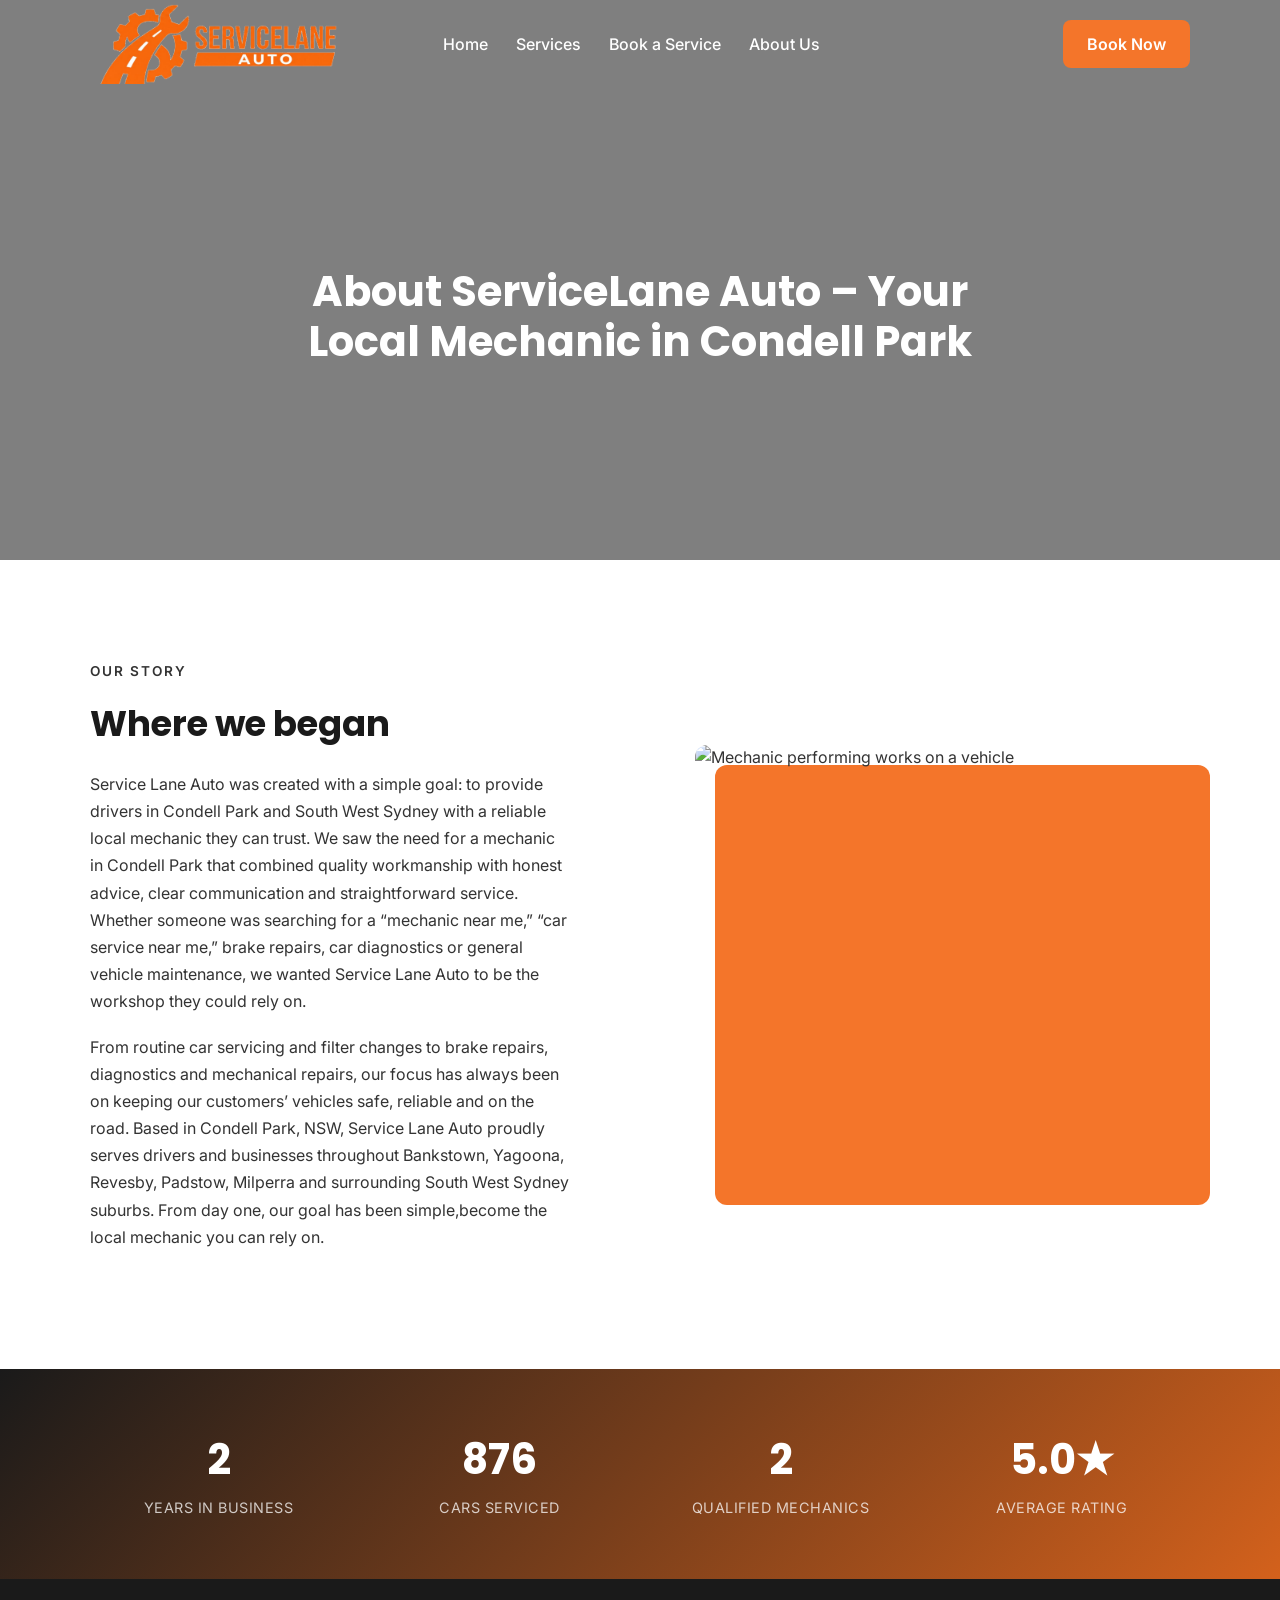
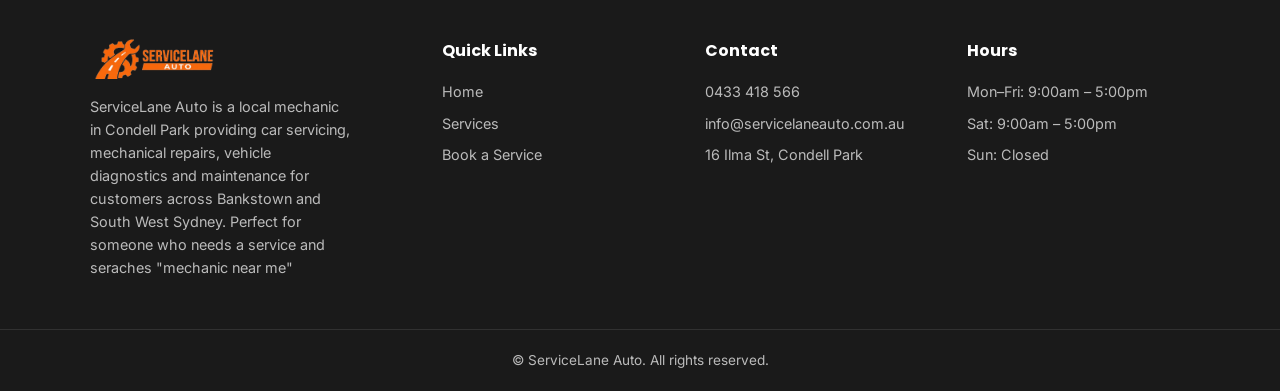
==== about.html @ 46a4f67f "initial commit" ====
<!DOCTYPE html>
<html lang="en">

<head>
  <link rel="icon" type="image/png" href="img/favicon.png">
  <meta name="description"
    content="Learn about ServiceLane Auto, a local mechanic in Condell Park serving Bankstown, Yagoona, Revesby, Padstow, Milperra and South West Sydney with honest, reliable car servicing and repairs.">
  <meta charset="UTF-8">
  <meta name="viewport" content="width=device-width, initial-scale=1.0">
  <title>About ServiceLane Auto | Trusted Mechanic in Condell Park</title>
  <link rel="preconnect" href="https://fonts.googleapis.com">
  <link rel="preconnect" href="https://fonts.gstatic.com" crossorigin>
  <link href="https://fonts.googleapis.com/css2?family=Inter:wght@400;500;600&family=Poppins:wght@600;700&display=swap"
    rel="stylesheet">
  <link rel="stylesheet" href="https://cdnjs.cloudflare.com/ajax/libs/font-awesome/6.5.1/css/all.min.css">
  <link rel="stylesheet" href="css/style.css">

  <script type="application/ld+json">
{
  "@context": "https://schema.org",
  "@type": "AutoRepair",
  "name": "ServiceLane Auto",
  "image": "https://servicelaneauto.com/img/logo-transparent-notext.png",
  "url": "https://servicelaneauto.com",
  "telephone": "+61433418566",
  "priceRange": "$$",
  "address": {
    "@type": "PostalAddress",
    "streetAddress": "16 Ilma St",
    "addressLocality": "Condell Park",
    "addressRegion": "NSW",
    "postalCode": "2200",
    "addressCountry": "AU"
  },
  "geo": {
    "@type": "GeoCoordinates",
    "latitude": -33.9325502,
    "longitude": 151.0131701
  },
  "openingHoursSpecification": [
    {
      "@type": "OpeningHoursSpecification",
      "dayOfWeek": ["Monday","Tuesday","Wednesday","Thursday","Friday","Saturday"],
      "opens": "09:00",
      "closes": "17:00"
    }
  ],
  "areaServed": ["Condell Park", "Bankstown", "Yagoona", "Revesby", "Padstow", "Milperra"],
  "sameAs": [
    "https://www.facebook.com/profile.php?id=61593483371898",
    "https://www.instagram.com/servicelane.auto/",
    "https://tiktok.com/servicelaneauto"
  ]
}
</script>

</head>

<body>
  <header class="site-header site-header-overlay">
    <div class="container header-inner">
      <a href="index.html" class="logo">
        <img src="img/logo-transparent-notext.png" alt="ServiceLane Auto - Repair, Maintenance, Service" height="48">
      </a>

      <nav class="main-nav">
        <ul>
          <li><a href="index.html">Home</a></li>
          <li><a href="services.html">Services</a></li>
          <li><a href="booking.html">Book a Service</a></li>
          <li><a href="about.html"> About Us</li>
        </ul>
      </nav>

      <a href="booking.html" class="btn btn-primary header-cta">Book Now</a>

      <button class="nav-toggle" aria-label="Toggle menu" aria-expanded="false">
        <span></span><span></span><span></span>
      </button>
    </div>
  </header>

  <section class="about-hero">
    <div class="about-hero-overlay"></div>
    <div class="container about-hero-inner">
      <h1>About ServiceLane Auto – Your Local Mechanic in Condell Park</h1>
    </div>
  </section>

  <section class="story">
    <div class="container story-inner">
      <div class="story-content">
        <p class="eyebrow">Our Story</p>
        <h2>Where we began</h2>

        <p>
          Service Lane Auto was created with a simple goal: to provide drivers in Condell Park and South West Sydney
          with a reliable local mechanic they can trust.

          We saw the need for a mechanic in Condell Park that combined quality workmanship with honest advice, clear
          communication and straightforward service. Whether someone was searching for a “mechanic near me,” “car
          service near me,” brake repairs, car diagnostics or general vehicle maintenance, we wanted Service Lane Auto
          to be the workshop they could rely on.
        </p>
        <p>
          From routine car servicing and filter changes to brake repairs, diagnostics and mechanical repairs, our focus
          has always been on keeping our customers’ vehicles safe, reliable and on the road.

          Based in Condell Park, NSW, Service Lane Auto proudly serves drivers and businesses throughout Bankstown,
          Yagoona, Revesby, Padstow, Milperra and surrounding South West Sydney suburbs.

          From day one, our goal has been simple,become the local mechanic you can rely on.
        </p>
      </div>

      <div class="story-image">
        <img src="img/brakes.jpg" alt="Mechanic performing works on a vehicle">
      </div>
    </div>
  </section>


  <section class="stats">
    <div class="container stats-inner">
      <div class="stat-item">
        <span class="stat-number">2</span>
        <span class="stat-label">Years in Business</span>
      </div>
      <div class="stat-item">
        <span class="stat-number">876</span>
        <span class="stat-label">Cars Serviced</span>
      </div>
      <div class="stat-item">
        <span class="stat-number">2</span>
        <span class="stat-label">Qualified Mechanics</span>
      </div>
      <div class="stat-item">
        <span class="stat-number">5.0★</span>
        <span class="stat-label">Average Rating</span>
      </div>
    </div>
  </section>

  <footer class="site-footer">

    <div class="container footer-inner">
      <div class="footer-brand">
        <img src="img/logo-transparent-notext.png" alt="ServiceLane Auto" height="40">
        <p>ServiceLane Auto is a local mechanic in Condell Park providing car servicing, mechanical repairs, vehicle
          diagnostics and maintenance for customers across Bankstown and South West Sydney. Perfect for someone who
          needs a service and seraches "mechanic near me"</p>
      </div>

      <div class="footer-col" id="footer">
        <h4>Quick Links</h4>
        <ul>
          <li><a href="index.html">Home</a></li>
          <li><a href="services.html">Services</a></li>
          <li><a href="booking.html">Book a Service</a></li>
        </ul>
      </div>

      <div class="footer-col">
        <h4>Contact</h4>
        <ul>
          <li><a href="tel:+61433418566">0433 418 566</a></li>
          <li><a href="mailto:info@servicelaneauto.com.au">info@servicelaneauto.com.au</a></li>
          <li><a href="https://maps.app.goo.gl/KxCBeja8GGFYqPT87">16 Ilma St, Condell Park</a></li>
        </ul>
      </div>

      <div class="footer-col">
        <h4>Hours</h4>
        <ul>
          <li>Mon–Fri: 9:00am – 5:00pm</li>
          <li>Sat: 9:00am – 5:00pm</li>
          <li>Sun: Closed</li>
        </ul>
      </div>
    </div>

    <div class="footer-bottom">
      <div class="container">
        <p>&copy; <span id="year"></span> ServiceLane Auto. All rights reserved.</p>
      </div>
    </div>
  </footer>

  <script src="js/main.js"></script>
</body>
---- css/style.css ----
/* ---- Reset & base ---- */
*,
*::before,
*::after {
  box-sizing: border-box;
  margin: 0;
  padding: 0;
}

html {
  scroll-behavior: smooth;
}

:root {
  --color-primary: #f4752a;
  --color-primary-dark: #d3611c;
  --color-dark: #1a1a1a;
  --color-text: #333;
  --color-bg: #ffffff;
  --color-bg-alt: #f5f5f5;
  --color-border: #e0e0e0;

  --font-body: 'Inter', system-ui, sans-serif;
  --font-heading: 'Poppins', sans-serif;

  --container-width: 1140px;
}

body {
  font-family: var(--font-body);
  color: var(--color-text);
  line-height: 1.5;
}

h1,
h2,
h3,
h4 {
  font-family: var(--font-heading);
}

a {
  text-decoration: none;
  color: inherit;
}

ul {
  list-style: none;
}

img {
  max-width: 100%;
  display: block;
}

.container {
  max-width: var(--container-width);
  margin: 0 auto;
  padding: 0 20px;
}

.btn {
  display: inline-block;
  padding: 12px 24px;
  border-radius: 8px;
  font-weight: 600;
  cursor: pointer;
  border: none;
}

.btn-primary {
  background: var(--color-primary);
  color: #fff;
}

.btn-primary:hover {
  background: var(--color-primary-dark);
}

/* ---- Header ---- */
.site-header {
  border-bottom: 1px solid var(--color-border);
  background: var(--color-bg);
}

.header-inner {
  display: flex;
  align-items: center;
  justify-content: space-between;
  padding-top: 4px;
  padding-bottom: 4px;
}

.logo img {
  height: 80px;
  width: auto;
}

.main-nav ul {
  display: flex;
  gap: 28px;
}

.main-nav a {
  position: relative;
  font-weight: 500;
  color: var(--color-text);
  padding-bottom: 4px;
  transition: color 0.25s ease;
}

.main-nav a::after {
  content: '';
  position: absolute;
  left: 0;
  bottom: 0;
  width: 100%;
  height: 2px;
  background: var(--color-primary);
  transform: scaleX(0);
  transform-origin: right;
  transition: transform 0.3s ease;
}

.main-nav a:hover {
  color: var(--color-primary);
}

.main-nav a:hover::after {
  transform: scaleX(1);
  transform-origin: left;
}

.header-cta {
  margin-left: 20px;
}

.nav-toggle {
  display: none;
  flex-direction: column;
  justify-content: space-between;
  width: 26px;
  height: 18px;
  background: none;
  border: none;
  cursor: pointer;
  padding: 0;
  position: relative;
  z-index: 101;
}

.nav-toggle span {
  display: block;
  width: 100%;
  height: 2px;
  background: var(--color-dark);
  border-radius: 2px;
  transition: transform 0.3s ease, opacity 0.3s ease;
}

.site-header-overlay {
  position: absolute;
  top: 0;
  left: 0;
  width: 100%;
  z-index: 10;
  background: transparent;
  border-bottom: none;
}

.site-header-overlay .main-nav a,
.site-header-overlay .logo {
  color: #fff;
}

.site-header-overlay .main-nav a::after {
  background: #fff;
}

/* ---- Hero ---- */
.hero {
  position: relative;
  min-height: 620px;
  display: flex;
  align-items: center;
  background: url('../img/hero.JPG') center/cover no-repeat;
  margin-bottom: 60px;
  margin-top: 0;
}

.hero-overlay {
  position: absolute;
  inset: 0;
  background: rgba(0, 0, 0, 0.55);
}

.hero-inner {
  position: relative;
  z-index: 1;
  color: #fff;
  padding-bottom: 60px;
}

.hero-eyebrow {
  text-transform: uppercase;
  letter-spacing: 1px;
  font-size: 0.9rem;
  margin-bottom: 12px;
  opacity: 0.85;
}

.hero-inner h1 {
  font-size: 2.75rem;
  line-height: 1.2;
  max-width: 700px;
  margin-bottom: 32px;
}

.hero-features {
  display: flex;
  gap: 48px;
  flex-wrap: wrap;
}

.hero-features-col li {
  display: flex;
  align-items: center;
  gap: 12px;
  margin-bottom: 14px;
  font-style: italic;
}

.dash {
  width: 18px;
  height: 2px;
  background: var(--color-primary);
  flex-shrink: 0;
}

.hero-cta-float {
  position: absolute;
  bottom: 0;
  left: calc((100% - var(--container-width)) / 2 + 20px);
  transform: translateY(50%);
  z-index: 2;
  background: #fff;
  color: var(--color-primary);
  font-weight: 700;
  font-style: italic;
  padding: 22px 36px;
  border-radius: 8px;
  box-shadow: 0 8px 24px rgba(0, 0, 0, 0.15);
}

.hero-cta-float:hover {
  background: var(--color-bg-alt);
}

/* ---- About ---- */
.about {
  padding: 100px 0;
}

.about-inner {
  display: flex;
  align-items: flex-start;
  gap: 64px;
}

.about-image {
  flex: 0 0 40%;
  position: relative;
}

.about-image::before {
  content: '';
  position: absolute;
  top: 24px;
  left: -24px;
  width: 100%;
  height: 100%;
  background: var(--color-primary);
  border-radius: 12px;
  z-index: 0;
}

.about-image img {
  position: relative;
  z-index: 1;
  width: 100%;
  height: 620px;
  object-fit: cover;
  border-radius: 12px;
}

.about-content {
  flex: 1;
  position: relative;
  padding-top: 20px;
}

.eyebrow {
  text-transform: uppercase;
  letter-spacing: 2px;
  font-size: 0.85rem;
  font-weight: 600;
  color: var(--color-primary);
  margin-bottom: 12px;
}

.about-content h2 {
  font-size: 2.2rem;
  line-height: 1.3;
  color: var(--color-dark);
  margin-bottom: 32px;
  max-width: 520px;
}

.about-columns {
  display: flex;
  gap: 40px;
  margin-bottom: 32px;
}

.about-columns p {
  flex: 1;
  color: var(--color-text);
  font-size: 0.95rem;
  line-height: 1.7;
}

.find-out-more {
  display: inline-flex;
  align-items: center;
  gap: 10px;
  font-weight: 700;
  font-size: 0.85rem;
  letter-spacing: 0.5px;
  text-transform: uppercase;
  color: var(--color-dark);
  text-decoration: underline;
  text-underline-offset: 4px;
}

.find-out-more .arrow {
  transition: transform 0.25s ease;
  text-decoration: none;
  display: inline-block;
}

.find-out-more:hover .arrow {
  transform: translateX(6px);
}

/* ---- Solutions ---- */
.solutions {
  position: relative;
  background: linear-gradient(135deg, var(--color-dark), var(--color-primary-dark));
  padding: 90px 0;
  overflow: hidden;
}

.solutions-inner {
  display: flex;
  align-items: center;
  gap: 60px;
  position: relative;
}

.solutions-heading {
  flex: 0 0 300px;
  position: relative;
}

.solutions-number {
  position: absolute;
  top: -60px;
  right: -10px;
  font-family: var(--font-heading);
  font-size: 3.5rem;
  font-weight: 300;
  color: rgba(255, 255, 255, 0.15);
}

.eyebrow-light {
  color: rgba(255, 255, 255, 0.7);
}

.solutions-heading h2 {
  color: #fff;
  font-size: 2rem;
}

.solutions-grid {
  flex: 1;
  display: grid;
  grid-template-columns: repeat(2, 1fr);
  gap: 10px;
}

.solution-item {
  display: flex;
  align-items: center;
  gap: 16px;
  padding: 22px 24px;
  background: rgba(255, 255, 255, 0.08);
  color: #fff;
  font-style: italic;
  font-size: 0.95rem;
  transition: background 0.25s ease;
  border-radius: 12px;
}

.solution-item:nth-child(even) {
  background: rgba(255, 255, 255, 0.14);
}

.solution-item:hover {
  background: var(--color-primary);
}

.solution-item i {
  font-size: 1.4rem;
  width: 24px;
  text-align: center;
}

/* ---- Footer ---- */
.site-footer {
  background: var(--color-dark);
  color: rgba(255, 255, 255, 0.7);
  padding-top: 60px;
}

.footer-inner {
  display: grid;
  grid-template-columns: 1.4fr 1fr 1fr 1fr;
  gap: 40px;
  padding-bottom: 50px;
}

.footer-brand img {
  margin-bottom: 16px;
}

.footer-brand p {
  font-size: 0.9rem;
  line-height: 1.6;
  max-width: 260px;
}

.footer-col h4 {
  color: #fff;
  font-family: var(--font-heading);
  font-size: 1rem;
  margin-bottom: 18px;
}

.footer-col ul li {
  margin-bottom: 10px;
  font-size: 0.9rem;
}

.footer-col a {
  transition: color 0.2s ease;
}

.footer-col a:hover {
  color: var(--color-primary);
}

.footer-bottom {
  border-top: 1px solid rgba(255, 255, 255, 0.1);
  padding: 20px 0;
  text-align: center;
  font-size: 0.85rem;
}


/* ---- Page banner ---- */
.page-banner {
  background: var(--color-bg-alt);
  padding: 70px 0;
  text-align: center;
}

.page-banner h1 {
  font-size: 2.4rem;
  color: var(--color-dark);
}

/* ---- Service detail blocks ---- */
.service-detail {
  padding: 90px 0;
}

.service-detail:nth-child(even),
.service-detail-reverse {
  background: var(--color-bg-alt);
}

.service-detail-inner {
  display: flex;
  align-items: center;
  gap: 64px;
}

.service-detail-reverse .service-detail-inner {
  flex-direction: row-reverse;
}

.service-detail-image {
  flex: 0 0 45%;
  position: relative;
}

.service-detail-image::before {
  content: '';
  position: absolute;
  top: 20px;
  left: -20px;
  width: 100%;
  height: 100%;
  background: var(--color-primary);
  border-radius: 12px;
  z-index: 0;
}

.service-detail-reverse .service-detail-image::before {
  left: auto;
  right: -20px;
}

.service-detail-image img {
  position: relative;
  z-index: 1;
  width: 100%;
  height: 420px;
  object-fit: cover;
  border-radius: 12px;
}

.service-detail-content {
  flex: 1;
}

.service-icon {
  display: inline-flex;
  align-items: center;
  justify-content: center;
  width: 52px;
  height: 52px;
  border-radius: 50%;
  background: var(--color-primary);
  color: #fff;
  font-size: 1.3rem;
  margin-bottom: 18px;
}

.service-detail-content h2 {
  font-size: 2rem;
  color: var(--color-dark);
  margin-bottom: 16px;
}

.service-desc {
  color: var(--color-text);
  line-height: 1.7;
  margin-bottom: 24px;
  max-width: 480px;
}

.service-features {
  margin-bottom: 32px;
}

.service-features li {
  display: flex;
  align-items: center;
  gap: 12px;
  margin-bottom: 12px;
  font-size: 0.95rem;
  color: var(--color-dark);
}

/* ---- Booking ---- */
.booking {
  padding: 90px 0;
}

.booking-inner {
  display: flex;
  gap: 64px;
  align-items: flex-start;
}

.booking-info {
  flex: 0 0 320px;
  position: sticky;
  top: 40px;
}

.booking-info h2 {
  font-size: 1.6rem;
  color: var(--color-dark);
  margin: 18px 0 12px;
}

.booking-info>p {
  color: var(--color-text);
  line-height: 1.6;
  margin-bottom: 28px;
}

.booking-steps li {
  font-size: 0.95rem;
  color: var(--color-dark);
  font-style: normal;
}

.booking-contact-alt {
  margin-top: 36px;
  padding-top: 24px;
  border-top: 1px solid var(--color-border);
}

.booking-contact-alt p {
  font-size: 0.85rem;
  color: var(--color-text);
  margin-bottom: 6px;
}

.booking-contact-alt a {
  display: inline-flex;
  align-items: center;
  gap: 8px;
  font-weight: 700;
  color: var(--color-primary);
  font-size: 1.15rem;
}

.booking-form {
  flex: 1;
  background: var(--color-bg-alt);
  padding: 44px;
  border-radius: 12px;
  border-top: 4px solid var(--color-primary);
}

.form-group {
  margin-bottom: 22px;
}

.form-group label {
  display: block;
  font-size: 0.9rem;
  font-weight: 600;
  color: var(--color-dark);
  margin-bottom: 6px;
}

.form-group input,
.form-group select,
.form-group textarea {
  width: 100%;
  padding: 13px 14px;
  border: 1px solid var(--color-border);
  border-radius: 6px;
  font-family: var(--font-body);
  font-size: 0.95rem;
  color: var(--color-text);
  background: #fff;
  transition: border-color 0.2s ease, box-shadow 0.2s ease;
}

.form-group input:focus,
.form-group select:focus,
.form-group textarea:focus {
  outline: none;
  border-color: var(--color-primary);
  box-shadow: 0 0 0 3px rgba(244, 117, 42, 0.15);
}

.form-group textarea {
  resize: vertical;
}

.booking-form .btn-lg {
  width: 100%;
  padding: 16px;
  font-size: 1rem;
}

/* ---- Socials ---- */
.socials {
  padding: 70px 0;
  border-bottom: 1px solid var(--color-border);
}

.socials-inner {
  display: flex;
  align-items: center;
  justify-content: space-between;
  flex-wrap: wrap;
  gap: 32px;
}

.socials-text h2 {
  font-size: 1.8rem;
  color: var(--color-dark);
  margin: 6px 0 8px;
}

.socials-sub {
  color: var(--color-text);
  font-size: 0.95rem;
  max-width: 400px;
}

.socials-icons {
  display: flex;
  gap: 16px;
}

.social-icon {
  display: flex;
  align-items: center;
  justify-content: center;
  width: 52px;
  height: 52px;
  border-radius: 50%;
  background: var(--color-bg-alt);
  color: var(--color-dark);
  font-size: 1.2rem;
  transition: background 0.25s ease, color 0.25s ease, transform 0.25s ease;
}

.social-icon:hover {
  background: var(--color-primary);
  color: #fff;
  transform: translateY(-4px);
}

/* ---- FAQ ---- */
.faq {
  padding: 90px 0;
  background: var(--color-bg-alt);
}

.faq-heading {
  text-align: center;
  margin-bottom: 48px;
}

.faq-heading h2 {
  font-size: 2rem;
  color: var(--color-dark);
}

.faq-list {
  max-width: 720px;
  margin: 0 auto;
}

.faq-item {
  border-bottom: 1px solid var(--color-border);
}

.faq-question {
  width: 100%;
  display: flex;
  align-items: center;
  justify-content: space-between;
  background: none;
  border: none;
  padding: 22px 4px;
  font-family: var(--font-heading);
  font-size: 1.05rem;
  font-weight: 600;
  color: var(--color-dark);
  text-align: left;
  cursor: pointer;
}

.faq-question i {
  color: var(--color-primary);
  transition: transform 0.3s ease;
  flex-shrink: 0;
  margin-left: 16px;
}

.faq-item.active .faq-question i {
  transform: rotate(180deg);
}

.faq-answer {
  max-height: 0;
  overflow: hidden;
  transition: max-height 0.3s ease;
}

.faq-answer p {
  padding: 0 4px 22px;
  color: var(--color-text);
  line-height: 1.6;
  font-size: 0.95rem;
}

.faq-item.active .faq-answer {
  max-height: 200px;
}

/* ---- About page hero ---- */
.about-hero {
  position: relative;
  min-height: 560px;
  display: flex;
  align-items: center;
  justify-content: center;
  text-align: center;
  overflow: hidden;
  background: url('../img/abouthero.jpg') center/cover no-repeat;
  padding-top: 80px;
}

.about-hero-overlay {
  position: absolute;
  inset: 0;
  background: rgba(0, 0, 0, 0.5);
}

.about-hero-inner {
  position: relative;
  z-index: 1;
  color: #fff;
}

.about-hero-inner h1 {
  font-size: 2.6rem;
  line-height: 1.2;
  max-width: 700px;
  margin: 10px auto 16px;
}

.about-hero-sub {
  font-size: 1.05rem;
  opacity: 0.9;
  max-width: 500px;
  margin: 0 auto;
}

/* ---- Team grid ---- */
.team {
  padding: 90px 0;
}

.team-heading {
  text-align: center;
  margin-bottom: 48px;
}

.team-heading h2 {
  font-size: 2rem;
  color: var(--color-dark);
}

.team-grid {
  display: grid;
  grid-template-columns: repeat(auto-fill, minmax(220px, 1fr));
  gap: 32px;
}

.team-card {
  text-align: center;
  cursor: pointer;
}

.team-bio {
  max-height: 0;
  overflow: hidden;
  transition: max-height 0.3s ease;
}

.team-bio p {
  padding-top: 12px;
  font-size: 0.9rem;
  color: var(--color-text);
  line-height: 1.6;
  text-align: left;
}

.team-card.active .team-bio {
  max-height: 300px;
}

.team-photo {
  position: relative;
  margin-bottom: 18px;
}

.team-photo::before {
  content: '';
  position: absolute;
  top: 14px;
  left: -14px;
  width: 100%;
  height: 100%;
  background: var(--color-primary);
  border-radius: 12px;
  z-index: 0;
}

.team-photo img {
  position: relative;
  z-index: 1;
  width: 100%;
  height: 260px;
  object-fit: cover;
  border-radius: 12px;
}

.team-card h3 {
  font-family: var(--font-heading);
  font-size: 1.1rem;
  color: var(--color-dark);
  margin-bottom: 4px;
}

.team-role {
  font-size: 0.85rem;
  color: var(--color-primary);
  font-weight: 600;
  text-transform: uppercase;
  letter-spacing: 0.5px;
}

/* ---- Stats strip ---- */
.stats {
  background: linear-gradient(135deg, var(--color-dark), var(--color-primary-dark));
  padding: 60px 0;
}

.stats-inner {
  display: grid;
  grid-template-columns: repeat(4, 1fr);
  gap: 24px;
  text-align: center;
}

.stat-item {
  display: flex;
  flex-direction: column;
  gap: 6px;
}

.stat-number {
  font-family: var(--font-heading);
  font-size: 2.6rem;
  font-weight: 700;
  color: #fff;
}

.stat-label {
  font-size: 0.9rem;
  color: rgba(255, 255, 255, 0.75);
  text-transform: uppercase;
  letter-spacing: 0.5px;
}

/* ---- Our Story ---- */
.story {
  padding: 100px 0;
}

.story-inner {
  display: flex;
  align-items: center;
  gap: 64px;
}

.story-content {
  flex: 1;
}

.story-content h2 {
  font-size: 2.2rem;
  color: var(--color-dark);
  line-height: 1.3;
  margin-bottom: 24px;
  max-width: 480px;
}

.story-content p {
  color: var(--color-text);
  line-height: 1.7;
  margin-bottom: 18px;
  max-width: 480px;
}

.story-image {
  flex: 0 0 45%;
  position: relative;
}

.story-image::before {
  content: '';
  position: absolute;
  bottom: -20px;
  right: -20px;
  width: 100%;
  height: 100%;
  background: var(--color-primary);
  border-radius: 12px;
  z-index: 0;
}

.story-image img {
  position: relative;
  z-index: 1;
  width: 100%;
  height: 440px;
  object-fit: cover;
  border-radius: 12px;
}

/*Mobile*/
@media (max-width: 768px) {

  .booking-inner {
    flex-direction: column;
    align-items: stretch;
  }

  .main-nav {
    position: fixed;
    top: 0;
    right: -100%;
    width: 75%;
    max-width: 320px;
    height: 100vh;
    background: #fff;
    box-shadow: -4px 0 20px rgba(0, 0, 0, 0.1);
    padding: 100px 32px;
    transition: right 0.35s ease;
    z-index: 100;
  }

  .main-nav.open {
    right: 0;
  }

  .main-nav.open a {
    color: var(--color-dark);
  }

  .main-nav.open a::after {
    background: var(--color-primary);
  }


  .site-header-overlay .nav-toggle span {
    background: #fff;
  }

  .site-header-overlay .nav-toggle.open span {
    background: var(--color-dark);
  }

  .main-nav ul {
    flex-direction: column;
    gap: 24px;
  }

  .header-cta {
    display: none;
  }

  .nav-toggle {
    display: flex;
  }

  .nav-toggle.open span:nth-child(1) {
    transform: translateY(8px) rotate(45deg);
  }

  .nav-toggle.open span:nth-child(2) {
    opacity: 0;
  }

  .nav-toggle.open span:nth-child(3) {
    transform: translateY(-8px) rotate(-45deg);
  }

  /* Hero */
  .hero-inner h1 {
    font-size: 1.8rem;
  }

  .hero-features {
    flex-direction: column;
    gap: 12px;
  }

  .hero-cta-float {
    left: 20px;
    padding: 16px 24px;
    font-size: 0.9rem;
  }

  /* About (homepage) */
  .about-inner,
  .story-inner {
    flex-direction: column;
  }

  .about-image,
  .story-image {
    flex: none;
    width: 100%;
  }

  .about-image img,
  .story-image img {
    height: 320px;
  }

  .about-columns {
    flex-direction: column;
    gap: 16px;
  }

  /* Solutions grid */
  .solutions-inner {
    flex-direction: column;
    text-align: center;
  }

  .solutions-grid {
    grid-template-columns: 1fr;
  }

  /* Team grid */
  .team-grid {
    grid-template-columns: 1fr 1fr;
  }

  /* Stats strip */
  .stats-inner {
    grid-template-columns: 1fr 1fr;
    gap: 32px 16px;
  }

  /* Service detail blocks */
  .service-detail-inner,
  .service-detail-reverse .service-detail-inner {
    flex-direction: column;
  }

  .service-detail-image {
    width: 100%;
  }

  /* Booking page */
  .booking-inner {
    flex-direction: column;
  }

  .booking-info {
    position: static;
  }

  .form-row {
    flex-direction: column;
    gap: 0;
  }

  /* Footer */
  .footer-inner {
    grid-template-columns: 1fr 1fr;
    gap: 32px;
  }

  .footer-brand {
    grid-column: span 2;
  }

  .footer-map {
    display: none;
  }

}
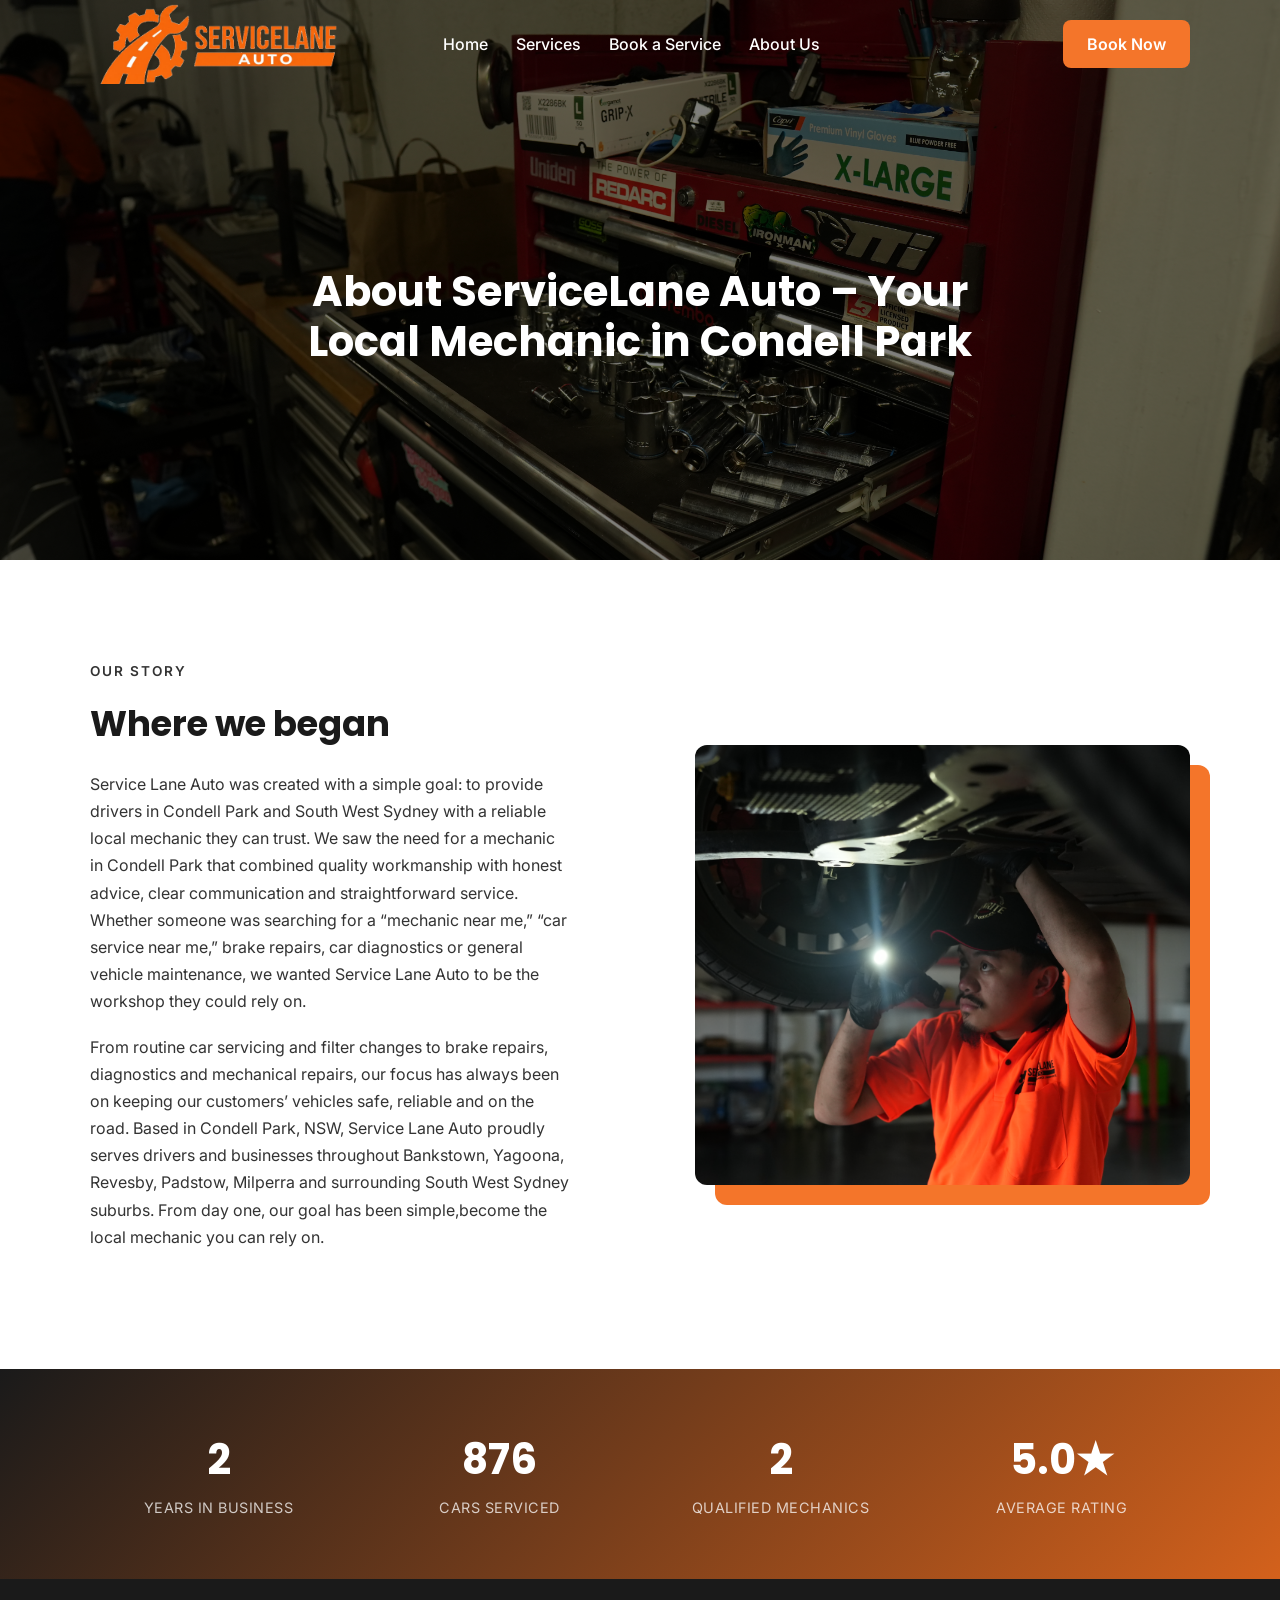
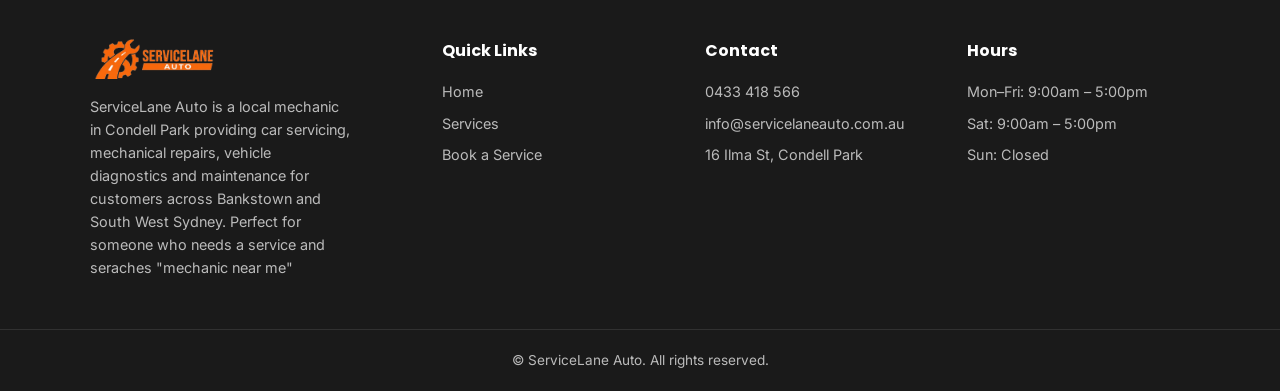
==== commit f2ff7e81: "fixed case sensitivity again" ====
--- a/about.html
+++ b/about.html
@@ -114,7 +114,7 @@
       </div>
 
       <div class="story-image">
-        <img src="img/brakes.jpg" alt="Mechanic performing works on a vehicle">
+        <img src="img/brakes.JPG" alt="Mechanic performing works on a vehicle">
       </div>
     </div>
   </section>
--- a/css/style.css
+++ b/css/style.css
@@ -81,6 +81,29 @@
 .site-header {
   border-bottom: 1px solid var(--color-border);
   background: var(--color-bg);
+  position: sticky;
+  top: 0;
+  z-index: 50;
+}
+
+.site-header-overlay.scrolled {
+  position: fixed;
+  background: var(--color-bg);
+  border-bottom: 1px solid var(--color-border);
+  box-shadow: 0 2px 10px rgba(0,0,0,0.08);
+}
+
+.site-header-overlay.scrolled .main-nav a,
+.site-header-overlay.scrolled .logo {
+  color: var(--color-text);
+}
+
+.site-header-overlay.scrolled .main-nav a::after {
+  background: var(--color-primary);
+}
+
+.site-header-overlay.scrolled .nav-toggle span {
+  background: var(--color-dark);
 }
 
 .header-inner {
@@ -819,7 +842,7 @@
   justify-content: center;
   text-align: center;
   overflow: hidden;
-  background: url('../img/abouthero.jpg') center/cover no-repeat;
+  background: url('../img/abouthero.JPG') center/cover no-repeat;
   padding-top: 80px;
 }
 
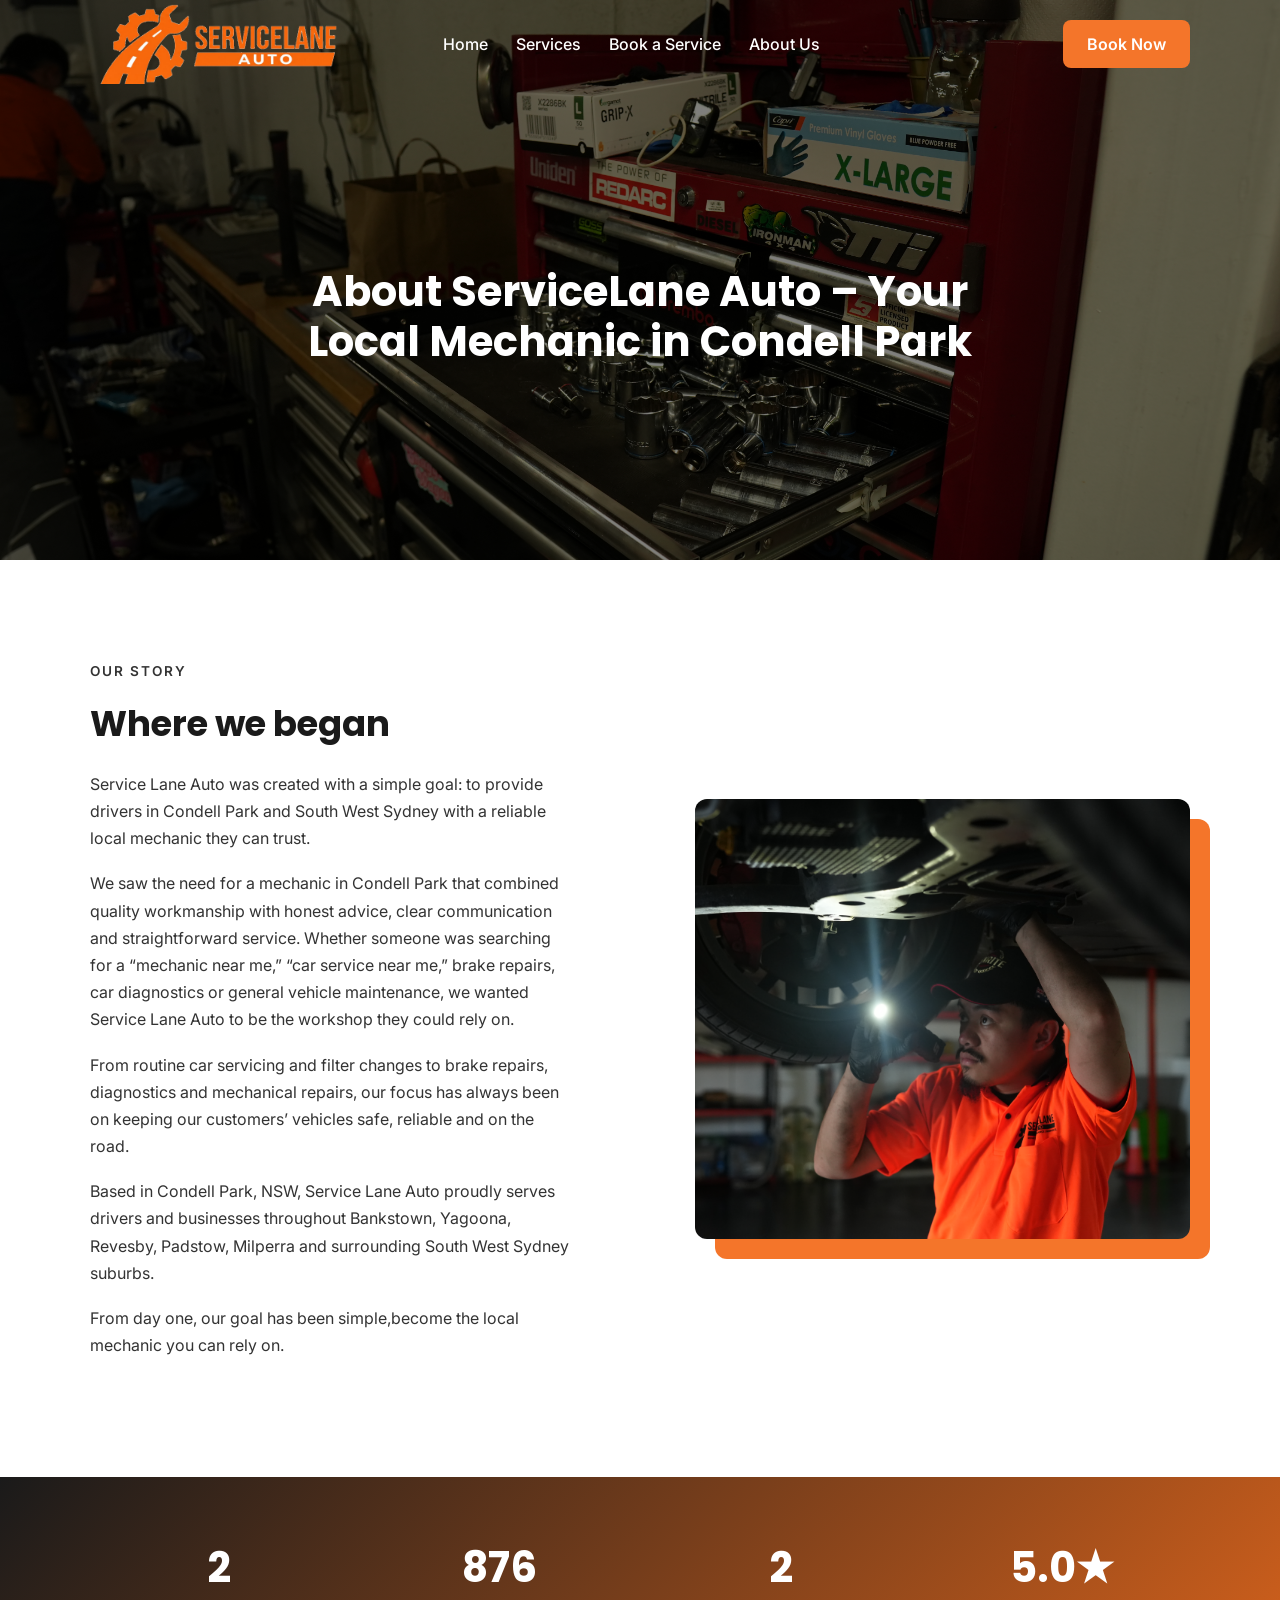
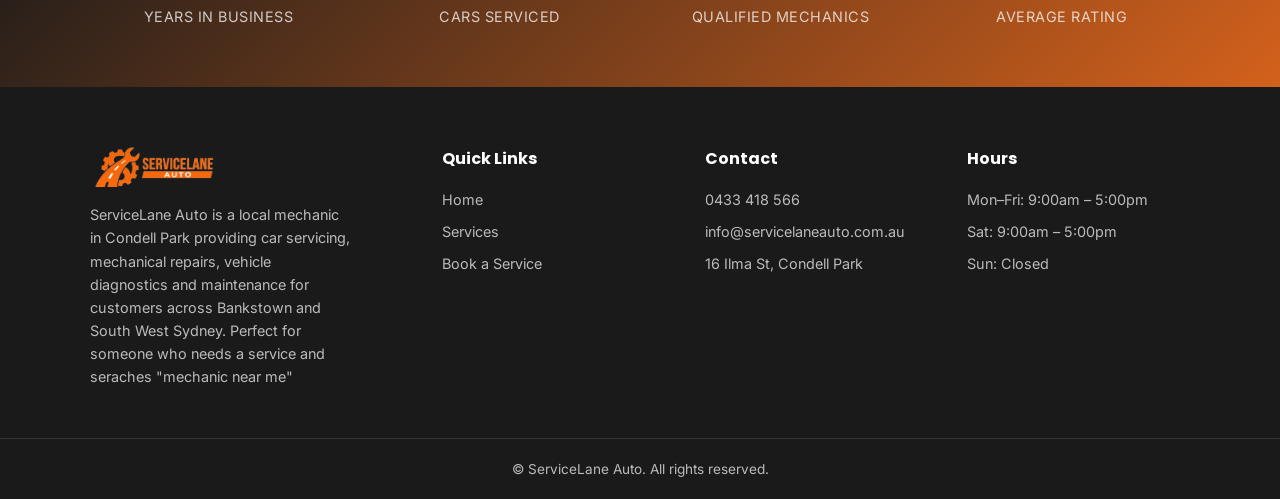
==== commit e6aab381: "fixed paragraph formatting" ====
--- a/about.html
+++ b/about.html
@@ -95,21 +95,21 @@
 
         <p>
           Service Lane Auto was created with a simple goal: to provide drivers in Condell Park and South West Sydney
-          with a reliable local mechanic they can trust.
+          with a reliable local mechanic they can trust.</p>
 
-          We saw the need for a mechanic in Condell Park that combined quality workmanship with honest advice, clear
+          <p> We saw the need for a mechanic in Condell Park that combined quality workmanship with honest advice, clear
           communication and straightforward service. Whether someone was searching for a “mechanic near me,” “car
           service near me,” brake repairs, car diagnostics or general vehicle maintenance, we wanted Service Lane Auto
-          to be the workshop they could rely on.
-        </p>
+          to be the workshop they could rely on. </p>
+        
         <p>
           From routine car servicing and filter changes to brake repairs, diagnostics and mechanical repairs, our focus
-          has always been on keeping our customers’ vehicles safe, reliable and on the road.
+          has always been on keeping our customers’ vehicles safe, reliable and on the road. </p>
 
-          Based in Condell Park, NSW, Service Lane Auto proudly serves drivers and businesses throughout Bankstown,
-          Yagoona, Revesby, Padstow, Milperra and surrounding South West Sydney suburbs.
+          <p>Based in Condell Park, NSW, Service Lane Auto proudly serves drivers and businesses throughout Bankstown,
+          Yagoona, Revesby, Padstow, Milperra and surrounding South West Sydney suburbs.</p>
 
-          From day one, our goal has been simple,become the local mechanic you can rely on.
+          <p>From day one, our goal has been simple,become the local mechanic you can rely on.</p>
         </p>
       </div>
 
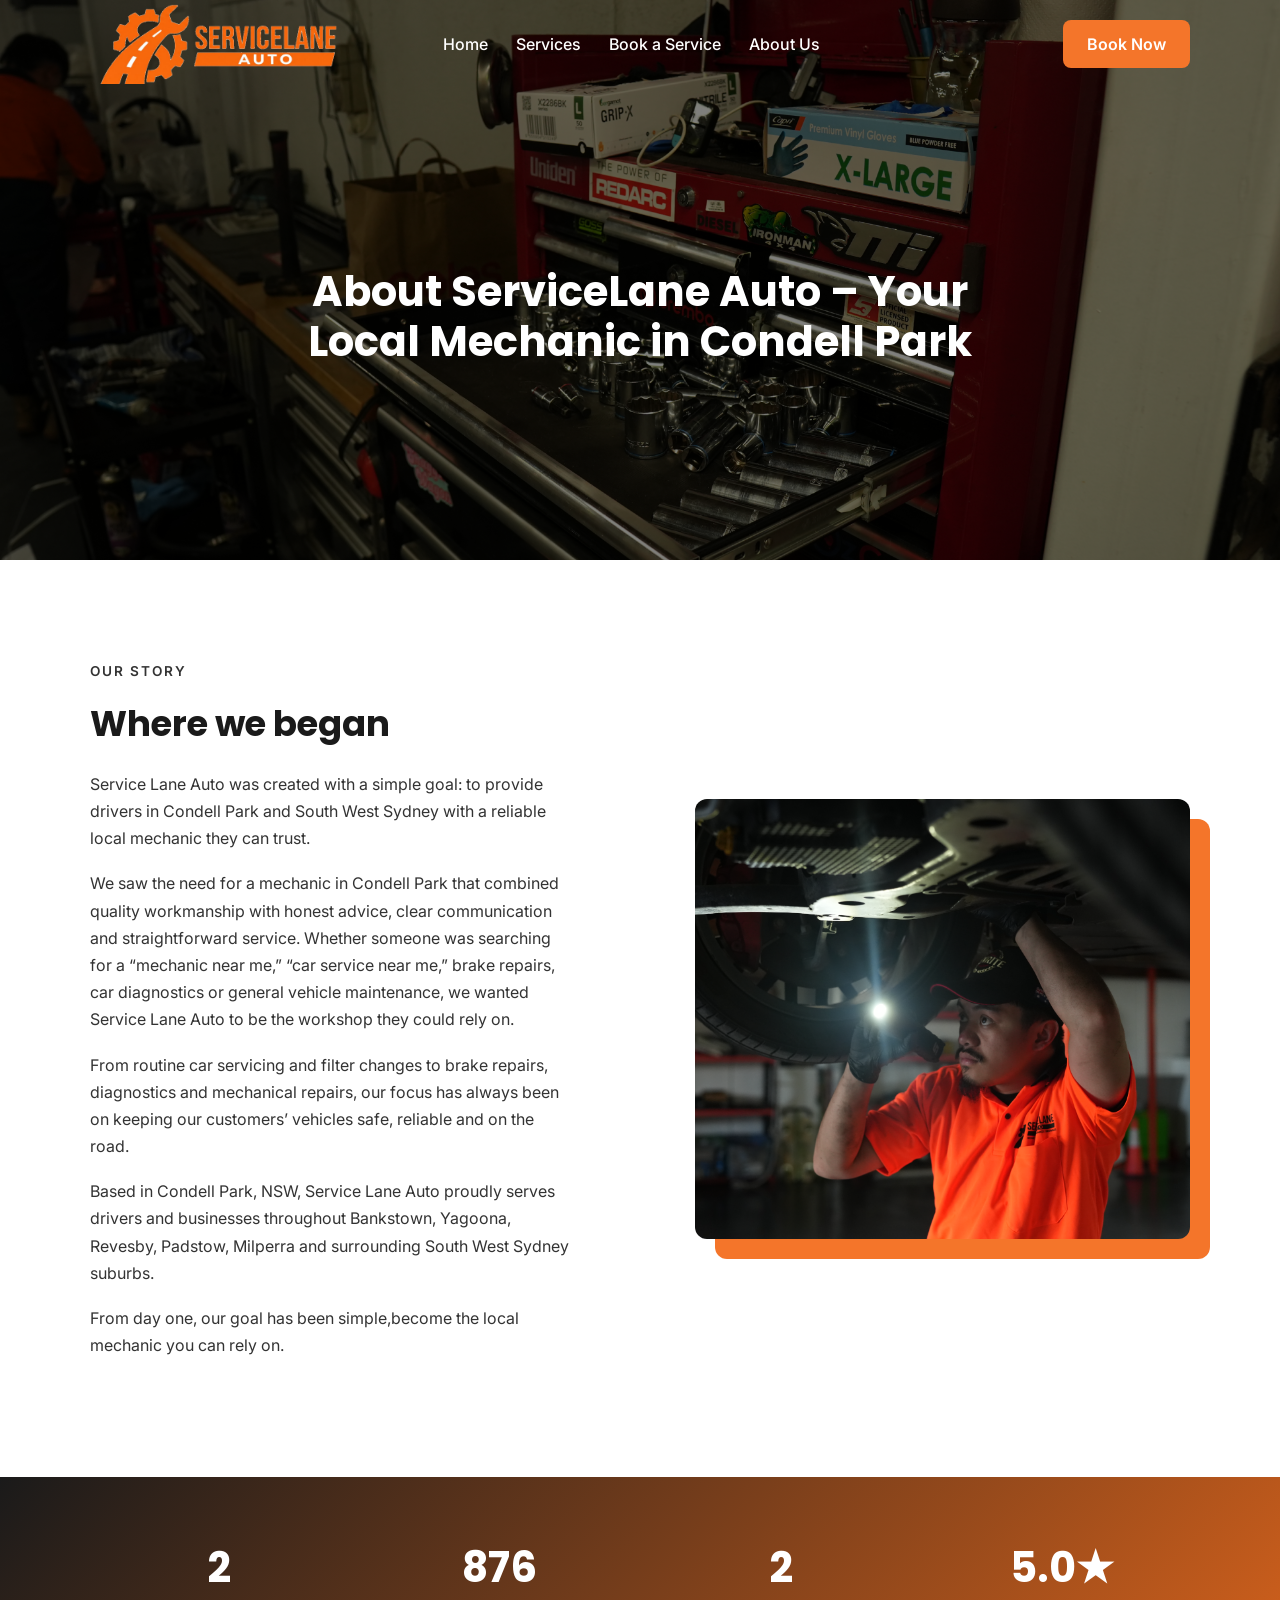
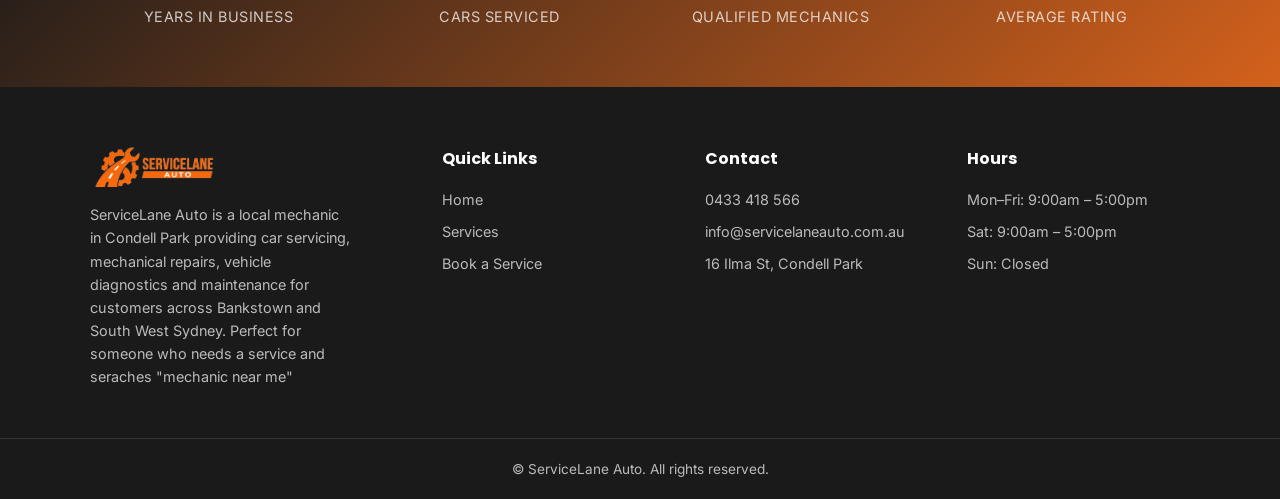
==== commit 16600fa0: "compressed photos" ====
--- a/about.html
+++ b/about.html
@@ -114,7 +114,7 @@
       </div>
 
       <div class="story-image">
-        <img src="img/brakes.JPG" alt="Mechanic performing works on a vehicle">
+        <img src="img/brakes.png" alt="Mechanic performing works on a vehicle">
       </div>
     </div>
   </section>
--- a/css/style.css
+++ b/css/style.css
@@ -206,7 +206,7 @@
   min-height: 620px;
   display: flex;
   align-items: center;
-  background: url('../img/hero.JPG') center/cover no-repeat;
+  background: url('../img/hero.png') center/cover no-repeat;
   margin-bottom: 60px;
   margin-top: 0;
 }
@@ -842,7 +842,7 @@
   justify-content: center;
   text-align: center;
   overflow: hidden;
-  background: url('../img/abouthero.JPG') center/cover no-repeat;
+  background: url('../img/abouthero.png') center/cover no-repeat;
   padding-top: 80px;
 }
 
